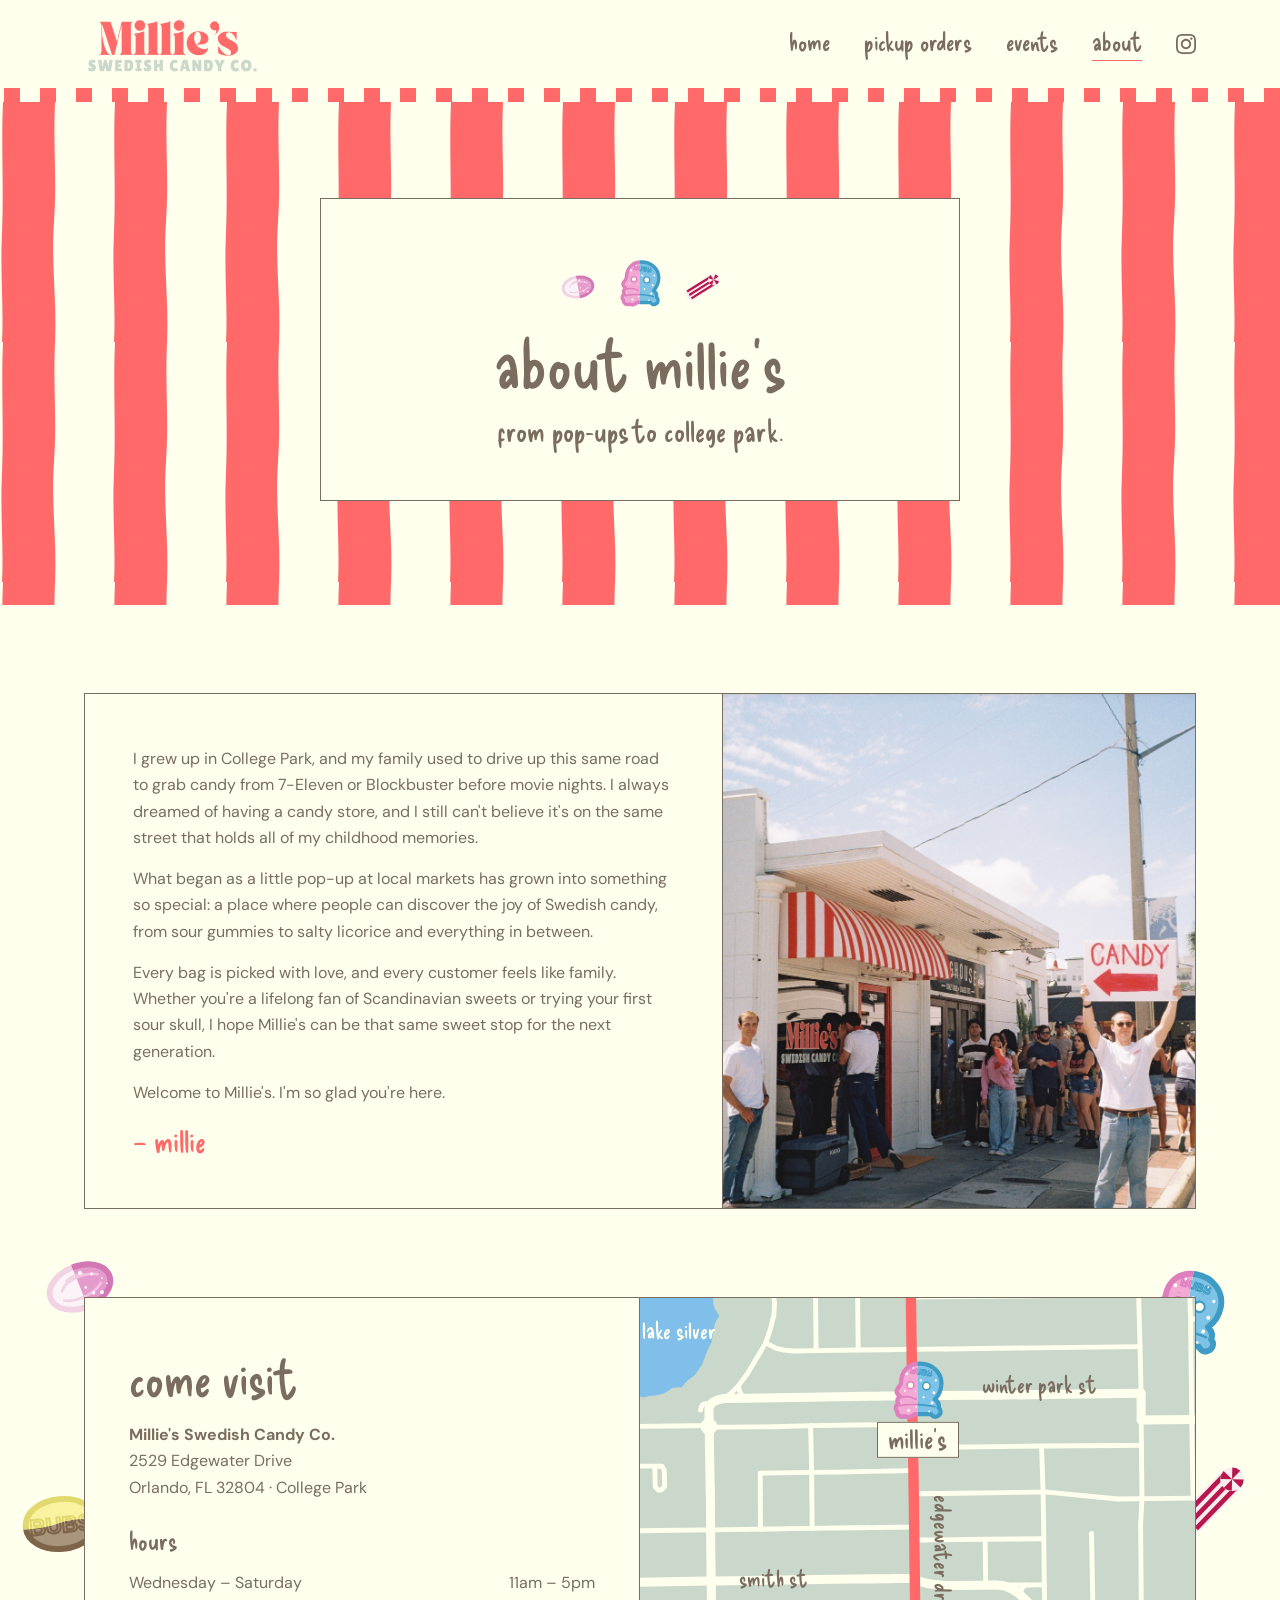
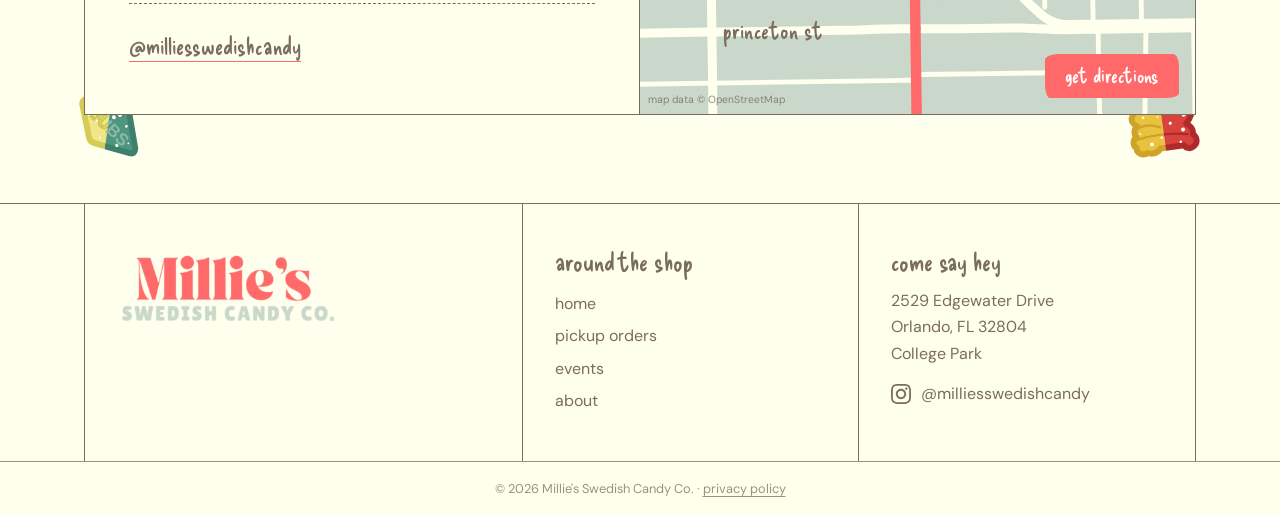
==== about.html @ 6a14922d "Millie's Swedish Candy Co. website Co-Authored-By: Claude Opus 5.5 (1M context) <noreply@anthropic.c" ====
<!DOCTYPE html>
<html lang="en">
<head>
  <meta charset="UTF-8">
  <meta name="viewport" content="width=device-width, initial-scale=1.0">
  <title>About | Millie's Swedish Candy Co.</title>
  <meta name="description" content="The story of Millie's Swedish Candy Co., from market pop-ups to a candy shop in College Park, Orlando.">
  <meta property="og:type" content="website">
  <meta property="og:title" content="About | Millie's Swedish Candy Co.">
  <meta property="og:description" content="The story of Millie's Swedish Candy Co., from market pop-ups to a candy shop in College Park, Orlando.">
  <meta property="og:url" content="https://www.milliescandy.com">
  <meta name="theme-color" content="#FFFFED">

  <link rel="preconnect" href="https://fonts.googleapis.com">
  <link rel="preconnect" href="https://fonts.gstatic.com" crossorigin>
  <link href="https://fonts.googleapis.com/css2?family=DM+Sans:wght@400;500;600&family=Delicious+Handrawn&display=swap" rel="stylesheet">
  <link rel="stylesheet" href="css/styles.css">
</head>
<body>
  <a href="#main-content" class="skip-link">Skip to main content</a>


  <nav class="nav" aria-label="Main navigation">
    <div class="nav__container">
      <a href="index.html" class="nav__logo" aria-label="Millie's Swedish Candy Co. - Home">
        <img src="images/millies-logo.png" alt="Millie's Swedish Candy Co." width="174" height="60">
      </a>

      <ul class="nav__links">
        <li><a href="index.html" class="nav__link">home</a></li>
        <li><a href="pickup.html" class="nav__link">pickup orders</a></li>
        <li><a href="events.html" class="nav__link">events</a></li>
        <li><a href="about.html" class="nav__link active">about</a></li>
        <li><a href="https://www.instagram.com/milliesswedishcandy/" target="_blank" rel="noopener noreferrer" class="nav__instagram" aria-label="Follow us on Instagram"><svg viewBox="0 0 24 24" aria-hidden="true"><path d="M12 2.163c3.204 0 3.584.012 4.85.07 3.252.148 4.771 1.691 4.919 4.919.058 1.265.069 1.645.069 4.849 0 3.205-.012 3.584-.069 4.849-.149 3.225-1.664 4.771-4.919 4.919-1.266.058-1.644.07-4.85.07-3.204 0-3.584-.012-4.849-.07-3.26-.149-4.771-1.699-4.919-4.92-.058-1.265-.07-1.644-.07-4.849 0-3.204.013-3.583.07-4.849.149-3.227 1.664-4.771 4.919-4.919 1.266-.057 1.645-.069 4.849-.069zm0-2.163c-3.259 0-3.667.014-4.947.072-4.358.2-6.78 2.618-6.98 6.98-.059 1.281-.073 1.689-.073 4.948 0 3.259.014 3.668.072 4.948.2 4.358 2.618 6.78 6.98 6.98 1.281.058 1.689.072 4.948.072 3.259 0 3.668-.014 4.948-.072 4.354-.2 6.782-2.618 6.979-6.98.059-1.28.073-1.689.073-4.948 0-3.259-.014-3.667-.072-4.947-.196-4.354-2.617-6.78-6.979-6.98-1.281-.059-1.69-.073-4.949-.073zm0 5.838c-3.403 0-6.162 2.759-6.162 6.162s2.759 6.163 6.162 6.163 6.162-2.759 6.162-6.163c0-3.403-2.759-6.162-6.162-6.162zm0 10.162c-2.209 0-4-1.79-4-4 0-2.209 1.791-4 4-4s4 1.791 4 4c0 2.21-1.791 4-4 4zm6.406-11.845c-.796 0-1.441.645-1.441 1.44s.645 1.44 1.441 1.44c.795 0 1.439-.645 1.439-1.44s-.644-1.44-1.439-1.44z"/></svg></a></li>
      </ul>

      <button class="nav__mobile-toggle" aria-label="Toggle menu" aria-expanded="false">
        <span></span><span></span><span></span>
      </button>

      <div class="nav__mobile-menu">
        <a href="index.html" class="nav__mobile-link">home</a>
        <a href="pickup.html" class="nav__mobile-link">pickup orders</a>
        <a href="events.html" class="nav__mobile-link">events</a>
        <a href="about.html" class="nav__mobile-link">about</a>
        <a href="https://www.instagram.com/milliesswedishcandy/" target="_blank" rel="noopener noreferrer" class="nav__mobile-link">instagram</a>
      </div>
    </div>
    <div class="trim" aria-hidden="true"></div>
  </nav>

  <main id="main-content">
    <section class="hero stripes--red">
      <div class="container">
        <div class="card center" data-animate>
          <div class="doodle-row" aria-hidden="true"><svg class="doodle doodle--sm" aria-hidden="true"><use href="#d-drop"/></svg><svg class="doodle " aria-hidden="true"><use href="#d-skull"/></svg><svg class="doodle doodle--sm" aria-hidden="true"><use href="#d-stick"/></svg></div>
          <h1>about millie's</h1>
          <p class="lede" style="margin-bottom:0">from pop-ups to college park.</p>
        </div>
      </div>
    </section>

    <section class="section" style="padding-bottom:0">
      <div class="container">
        <div class="story" data-animate>
          <div class="story__text">
            <p>I grew up in College Park, and my family used to drive up this same road to grab candy from 7-Eleven or Blockbuster before movie nights. I always dreamed of having a candy store, and I still can't believe it's on the same street that holds all of my childhood memories.</p>
            <p>What began as a little pop-up at local markets has grown into something so special: a place where people can discover the joy of Swedish candy, from sour gummies to salty licorice and everything in between.</p>
            <p>Every bag is picked with love, and every customer feels like family. Whether you're a lifelong fan of Scandinavian sweets or trying your first sour skull, I hope Millie's can be that same sweet stop for the next generation.</p>
            <p>Welcome to Millie's. I'm so glad you're here.</p>
            <p class="story__sign">&ndash; millie</p>
          </div>
          <div class="story__photo">
            <img src="images/millie-shop.jpg" alt="Millie's Swedish Candy Co. on Edgewater Drive: the striped awning, a line of customers out front, and someone holding a hand-painted CANDY sign pointing to the shop." width="1600" height="1131" loading="lazy">
          </div>
        </div>
      </div>
    </section>

    <section class="section doodle-field">
      <div class="doodle-field__art" aria-hidden="true">
        <svg class="doodle " aria-hidden="true"><use href="#d-drop"/></svg><svg class="doodle " aria-hidden="true"><use href="#d-skull"/></svg><svg class="doodle " aria-hidden="true"><use href="#d-bubs"/></svg><svg class="doodle " aria-hidden="true"><use href="#d-stick"/></svg><svg class="doodle " aria-hidden="true"><use href="#d-diamond"/></svg><svg class="doodle " aria-hidden="true"><use href="#d-skull2"/></svg>
      </div>
      <div class="container">
        <div class="visit" data-animate>
          <div class="visit__info">
            <h2>come visit</h2>
              <address>
              <strong>Millie's Swedish Candy Co.</strong><br>
              2529 Edgewater Drive<br>
              Orlando, FL 32804 &middot; College Park
            </address>
            <p class="hours__title">hours</p>
            <div class="hours">
              <div class="hours__row"><span>Wednesday &ndash; Saturday</span><span>11am &ndash; 5pm</span></div>
            </div>
            <a href="https://www.instagram.com/milliesswedishcandy/" target="_blank" rel="noopener noreferrer" class="insta-link">@milliesswedishcandy</a>
          </div>
          <div class="visit__map">
            <div class="map">
              <img src="images/map.svg" alt="Map: Millie's is at 2529 Edgewater Drive in College Park, just north of Princeton Street." width="800" height="600">
              <span class="map__label map__label--v" style="left:54.5%;top:60%">edgewater dr</span>
              <span class="map__label" style="left:24%;top:80%">princeton st</span>
              <span class="map__label" style="left:24%;top:67.5%">smith st</span>
              <span class="map__label" style="left:72%;top:21%">winter park st</span>
              <span class="map__label map__label--water" style="left:7%;top:8%">lake silver</span>
              <span class="map__pin" style="left:50%;top:34.2%">
                <svg class="doodle" aria-hidden="true"><use href="#d-skull"/></svg>
                <span class="map__pin-name">millie's</span>
              </span>
              <span class="map__credit">map data &copy; OpenStreetMap</span>
            </div>
            <a class="btn btn--red map__btn" href="https://www.google.com/maps/dir/?api=1&amp;destination=2529+Edgewater+Drive,+Orlando,+FL+32804" target="_blank" rel="noopener noreferrer">get directions</a>
          </div>
        </div>
      </div>
    </section>

  </main>

  <footer class="footer">
    <div class="container">
      <div class="footer__grid">
        <div class="footer__cell footer__logo">
          <img src="images/millies-logo.png" alt="Millie's Swedish Candy Co." width="220" height="76">
        </div>
        <div class="footer__cell">
          <p class="footer__title">around the shop</p>
          <nav class="footer__nav" aria-label="Footer navigation">
          <a href="index.html">home</a>
          <a href="pickup.html">pickup orders</a>
          <a href="events.html">events</a>
          <a href="about.html">about</a>
          </nav>
        </div>
        <div class="footer__cell">
          <p class="footer__title">come say hey</p>
          <address>2529 Edgewater Drive<br>Orlando, FL 32804<br>College Park</address>
          <a href="https://www.instagram.com/milliesswedishcandy/" target="_blank" rel="noopener noreferrer" class="footer__social" aria-label="Follow us on Instagram"><svg viewBox="0 0 24 24" aria-hidden="true"><path d="M12 2.163c3.204 0 3.584.012 4.85.07 3.252.148 4.771 1.691 4.919 4.919.058 1.265.069 1.645.069 4.849 0 3.205-.012 3.584-.069 4.849-.149 3.225-1.664 4.771-4.919 4.919-1.266.058-1.644.07-4.85.07-3.204 0-3.584-.012-4.849-.07-3.26-.149-4.771-1.699-4.919-4.92-.058-1.265-.07-1.644-.07-4.849 0-3.204.013-3.583.07-4.849.149-3.227 1.664-4.771 4.919-4.919 1.266-.057 1.645-.069 4.849-.069zm0-2.163c-3.259 0-3.667.014-4.947.072-4.358.2-6.78 2.618-6.98 6.98-.059 1.281-.073 1.689-.073 4.948 0 3.259.014 3.668.072 4.948.2 4.358 2.618 6.78 6.98 6.98 1.281.058 1.689.072 4.948.072 3.259 0 3.668-.014 4.948-.072 4.354-.2 6.782-2.618 6.979-6.98.059-1.28.073-1.689.073-4.948 0-3.259-.014-3.667-.072-4.947-.196-4.354-2.617-6.78-6.979-6.98-1.281-.059-1.69-.073-4.949-.073zm0 5.838c-3.403 0-6.162 2.759-6.162 6.162s2.759 6.163 6.162 6.163 6.162-2.759 6.162-6.163c0-3.403-2.759-6.162-6.162-6.162zm0 10.162c-2.209 0-4-1.79-4-4 0-2.209 1.791-4 4-4s4 1.791 4 4c0 2.21-1.791 4-4 4zm6.406-11.845c-.796 0-1.441.645-1.441 1.44s.645 1.44 1.441 1.44c.795 0 1.439-.645 1.439-1.44s-.644-1.44-1.439-1.44z"/></svg> @milliesswedishcandy</a>
        </div>
      </div>
    </div>
    <p class="footer__bottom">&copy; <span data-year></span> Millie's Swedish Candy Co. &middot; <a href="privacy.html">privacy policy</a></p>
  </footer>

  <script src="js/doodles.js"></script>
  <script src="js/main.js"></script>
</body>
</html>
---- css/styles.css ----
/* ================================================
   MILLIE'S SWEDISH CANDY CO. - Stylesheet
   Look: hand-drawn, flat colour, striped candy-shop
   (inspired by the Tingle & Tots brand board).

   Millie's colours:
   - Red:   #FF6969  (the "Millie's" in the logo)
   - Mint:  #CAD8CB  (the "Swedish Candy Co." in the logo)
   - Cream: #FFFFED
   Supporting:
   - Brown: #7A6D5F  (the chocolate brown in the shop mural:
                       text, rules, footer)
   Logo blue: #CAD8CB (Millie's hex, "Swedish Candy Co.")

   No gradients anywhere: every stripe and trim is a
   flat-colour SVG tile.
   ================================================ */

:root {
  --red: #FF6969;
  --mint: #CAD8CB;
  --cream: #FFFFED;
  --ink: #7A6D5F;
  --ink-soft: #7A6D5F;
  --white: #FFFFFF;

  --font-hand: 'Delicious Handrawn', 'Comic Sans MS', cursive;
  --font-body: 'DM Sans', system-ui, sans-serif;

  --gutter: 24px;
  --max: 1160px;
  --line: 1.5px solid var(--ink);

  /* Hand-drawn stripes (flat SVG tiles, no gradients) */
  --stripes-mint: url("data:image/svg+xml,%3Csvg xmlns='http://www.w3.org/2000/svg' width='112' height='240'%3E%3Crect width='112' height='240' fill='%23FFFFED'/%3E%3Cpath d='M3 0h52c-2 40 2 80-1 120s3 80 1 120H2c2-30-2-70 0-110S1 40 3 0z' fill='%23CAD8CB'/%3E%3C/svg%3E");
  --stripes-red: url("data:image/svg+xml,%3Csvg xmlns='http://www.w3.org/2000/svg' width='112' height='240'%3E%3Crect width='112' height='240' fill='%23FFFFED'/%3E%3Cpath d='M3 0h52c-2 40 2 80-1 120s3 80 1 120H2c2-30-2-70 0-110S1 40 3 0z' fill='%23FF6969'/%3E%3C/svg%3E");
  --stripes-mint-red: url("data:image/svg+xml,%3Csvg xmlns='http://www.w3.org/2000/svg' width='112' height='240'%3E%3Crect width='112' height='240' fill='%23CAD8CB'/%3E%3Cpath d='M3 0h30c-2 40 2 80-1 120s3 80 1 120H2c2-30-2-70 0-110S1 40 3 0z' fill='%23FF6969'/%3E%3C/svg%3E");
  --trim: url("data:image/svg+xml,%3Csvg xmlns='http://www.w3.org/2000/svg' width='36' height='14'%3E%3Crect width='36' height='14' fill='%23FFFFED'/%3E%3Crect x='4' width='16' height='14' fill='%23FF6969'/%3E%3C/svg%3E");
}

*,
*::before,
*::after {
  box-sizing: border-box;
  margin: 0;
  padding: 0;
}

html {
  scroll-behavior: smooth;
  -webkit-font-smoothing: antialiased;
}

body {
  font-family: var(--font-body);
  font-size: 16px;
  line-height: 1.65;
  color: var(--ink);
  background: var(--cream);
  overflow-x: hidden;
}

img {
  max-width: 100%;
  display: block;
}

a {
  color: inherit;
  text-decoration: none;
}

ul {
  list-style: none;
}

button {
  font: inherit;
  color: inherit;
  background: none;
  border: none;
  cursor: pointer;
}

/* ---------- Type ---------- */
h1, h2, h3,
.hand {
  font-family: var(--font-hand);
  font-weight: 400;
  line-height: 1.05;
  color: var(--ink);
  text-transform: lowercase;
  overflow-wrap: break-word;
}

h1 { font-size: clamp(2.6rem, 6vw, 4.2rem); }
h2 { font-size: clamp(2.2rem, 4.6vw, 3.2rem); }
h3 { font-size: clamp(1.7rem, 3vw, 2.1rem); }

.lede {
  font-family: var(--font-hand);
  font-size: clamp(1.5rem, 2.8vw, 1.9rem);
  line-height: 1.2;
  text-transform: lowercase;
}

.small {
  font-size: 0.875rem;
  color: var(--ink-soft);
}

p + p {
  margin-top: 0.9em;
}

/* ---------- Doodles ---------- */
.doodle {
  width: 48px;
  height: 48px;
  fill: none;
  stroke: none;
  flex: none;
}

.doodle .d-fill,
.doodle .d-fill * {
  fill: var(--ink);
  stroke: none;
}

.doodle--red { stroke: var(--red); }
.doodle--red .d-fill { fill: var(--red); }
.doodle--sm { width: 40px; height: 40px; }
.doodle--lg { width: 72px; height: 72px; }

.doodle-row {
  display: flex;
  align-items: flex-end;
  justify-content: center;
  gap: 18px;
  margin: 8px 0 20px;
}

/* ---------- Layout ---------- */
.container {
  width: 100%;
  max-width: var(--max);
  margin: 0 auto;
  padding: 0 var(--gutter);
}

.section {
  padding: 88px 0;
}

.section--tight {
  padding: 64px 0;
}

.section--mint { background: var(--mint); }
.section--cream { background: var(--cream); }

.stripes { background: var(--stripes-mint) repeat; }
.stripes--red { background: var(--stripes-red) repeat; }
.stripes--mint-red { background: var(--stripes-mint-red) repeat; }

.trim {
  height: 14px;
  background: var(--trim) repeat-x;
}

.center { text-align: center; }

.skip-link {
  position: absolute;
  left: -999px;
  top: 8px;
  background: var(--ink);
  color: var(--cream);
  padding: 8px 14px;
  z-index: 200;
}

.skip-link:focus { left: 8px; }

/* ---------- Navigation ---------- */
.nav {
  position: sticky;
  top: 0;
  z-index: 100;
  background: var(--cream);
}

.nav__container {
  position: relative;
  display: flex;
  align-items: center;
  justify-content: space-between;
  gap: 24px;
  max-width: var(--max);
  margin: 0 auto;
  padding: 14px var(--gutter);
}

.nav__logo img {
  height: 60px;
  width: auto;
}

.nav__links {
  display: flex;
  align-items: center;
  gap: 34px;
}

.nav__link {
  font-family: var(--font-hand);
  font-size: 1.55rem;
  line-height: 1;
  text-transform: lowercase;
  padding: 4px 0;
  border-bottom: 1.5px solid transparent;
}

.nav__link:hover,
.nav__link.active {
  border-bottom-color: var(--red);
}

.nav__instagram svg,
.footer__social svg {
  width: 20px;
  height: 20px;
  fill: var(--ink);
  display: block;
}

.nav__mobile-toggle {
  display: none;
  width: 44px;
  height: 44px;
  flex-direction: column;
  justify-content: center;
  align-items: center;
  gap: 6px;
}

.nav__mobile-toggle span {
  display: block;
  width: 26px;
  height: 2px;
  background: var(--ink);
  border-radius: 2px;
  transition: transform 0.25s ease, opacity 0.25s ease;
}

.nav__mobile-menu {
  display: none;
}

/* ---------- Buttons ---------- */
.btn {
  display: inline-block;
  font-family: var(--font-hand);
  font-size: 1.45rem;
  line-height: 1;
  text-transform: lowercase;
  color: var(--ink);
  background: var(--cream);
  border: 2px solid var(--ink);
  border-radius: 14px 6px 12px 5px / 6px 12px 5px 14px;
  padding: 11px 26px 13px;
  transition: transform 0.15s ease, background 0.15s ease, color 0.15s ease;
  white-space: nowrap;
}

.btn:hover {
  transform: rotate(-2deg);
}

.btn--red {
  background: var(--red);
  border-color: var(--red);
  color: var(--white);
}

.btn--red:hover {
  background: var(--ink);
  border-color: var(--ink);
}

.btn-row {
  display: flex;
  flex-wrap: wrap;
  justify-content: center;
  gap: 14px;
  margin-top: 28px;
}

/* ---------- Card (the flat cream panel on stripes) ---------- */
.card {
  background: var(--cream);
  padding: 52px 56px;
  max-width: 640px;
  margin: 0 auto;
}

.card--mint { background: var(--mint); }
.card--wide { max-width: 860px; }

.card h1,
.card h2 {
  margin-bottom: 14px;
}

.card .lede {
  margin-bottom: 18px;
}

/* ---------- Hero ---------- */
.hero {
  padding: 96px 0 104px;
}

.hero .card {
  text-align: center;
}

.hero__logo {
  width: min(380px, 100%);
  margin: 4px auto 22px;
}

.hero__text {
  max-width: 440px;
  margin: 0 auto;
}

/* ---------- Ruled grid (the brand-board look) ---------- */
.ruled {
  display: grid;
  grid-template-columns: repeat(3, 1fr);
  border-top: var(--line);
  border-left: var(--line);
}

.ruled--2 { grid-template-columns: repeat(2, 1fr); }
.ruled--5 { grid-template-columns: repeat(5, 1fr); }

.ruled__cell {
  border-right: var(--line);
  border-bottom: var(--line);
  padding: 40px 32px;
  display: flex;
  flex-direction: column;
  align-items: center;
  text-align: center;
  gap: 12px;
}

.ruled__cell h3 {
  margin-top: 4px;
}

.ruled__cell p {
  max-width: 280px;
}

.ruled__cell .btn {
  margin-top: auto;
}

a.ruled__cell {
  transition: background 0.15s ease;
}

a.ruled__cell:hover {
  background: var(--mint);
}

.ruled__cell--compact {
  padding: 28px 16px;
  gap: 8px;
}

.ruled__cell--compact .hand {
  font-size: 1.45rem;
}

.section-head {
  text-align: center;
  max-width: 560px;
  margin: 0 auto 44px;
}

.section-head h2 {
  margin-bottom: 10px;
}

/* ---------- Doodle field (scattered doodles behind content) ---------- */
.doodle-field {
  position: relative;
  overflow: hidden;
}

.doodle-field__art {
  position: absolute;
  inset: 0;
  pointer-events: none;
}

.doodle-field__art .doodle {
  position: absolute;
  width: 84px;
  height: 84px;
}

.doodle-field > .container {
  position: relative;
}

/* ---------- Visit block ---------- */
.visit {
  display: grid;
  grid-template-columns: 1fr 1fr;
  border: var(--line);
  background: var(--cream);
}

.visit__info {
  padding: 48px 44px;
  border-right: var(--line);
}

.visit__info h2 {
  margin-bottom: 18px;
}

.visit address {
  font-style: normal;
  margin-bottom: 26px;
}

.hours__title {
  font-family: var(--font-hand);
  font-size: 1.6rem;
  line-height: 1;
  margin-bottom: 10px;
}

.hours__row {
  display: flex;
  justify-content: space-between;
  gap: 16px;
  padding: 7px 0;
  border-bottom: 1px dashed var(--ink-soft);
}

.hours__row span:last-child {
  white-space: nowrap;
}

.visit__map {
  position: relative;
  display: flex;
  align-items: center;
  background: var(--mint);
}

/* Hand-made map: street drawing + hand-lettered labels laid over it */
.map {
  position: relative;
  width: 100%;
  container-type: inline-size;
}

.map img {
  width: 100%;
  height: auto;
}

.map__label {
  position: absolute;
  transform: translate(-50%, -50%);
  font-family: var(--font-hand);
  font-size: clamp(0.9rem, 4.2cqw, 1.5rem);
  line-height: 1;
  color: var(--ink);
  white-space: nowrap;
  text-transform: lowercase;
  pointer-events: none;
}

.map__label--v {
  transform: translate(-50%, -50%) rotate(90deg);
}

.map__label--water {
  color: var(--cream);
}

.map__pin {
  position: absolute;
  transform: translate(-50%, -82%);
  display: flex;
  flex-direction: column;
  align-items: center;
}

.map__pin .doodle {
  width: clamp(40px, 11cqw, 60px);
  height: clamp(40px, 11cqw, 60px);
}

.map__pin-name {
  font-family: var(--font-hand);
  font-size: clamp(1.1rem, 5cqw, 1.8rem);
  line-height: 1;
  background: var(--cream);
  border: var(--line);
  padding: 2px 10px 4px;
  margin-top: 2px;
}

.map__credit {
  position: absolute;
  left: 8px;
  bottom: 6px;
  font-size: 0.65rem;
  color: var(--ink);
  opacity: 0.8;
}

.map__btn {
  position: absolute;
  right: 16px;
  bottom: 16px;
  font-size: 1.25rem;
  padding: 9px 18px 11px;
}

/* ---------- Photo tiles (stand-ins until real photos arrive) ---------- */
.tiles {
  display: grid;
  grid-template-columns: repeat(4, 1fr);
  gap: 16px;
}

.tile {
  aspect-ratio: 1;
  display: flex;
  flex-direction: column;
  align-items: center;
  justify-content: center;
  gap: 8px;
  background: var(--cream);
  border: var(--line);
  overflow: hidden;
}

.tile:nth-child(2n) { background: var(--mint); }

.tile img {
  width: 100%;
  height: 100%;
  object-fit: cover;
}

.tile__label {
  font-size: 0.75rem;
  color: var(--ink-soft);
  text-transform: lowercase;
}

.insta-link {
  display: inline-flex;
  align-items: center;
  gap: 8px;
  margin-top: 28px;
  font-family: var(--font-hand);
  font-size: 1.5rem;
  border-bottom: 1.5px solid var(--red);
  line-height: 1.2;
}

/* ---------- Forms (underline only, like the brand board) ---------- */
.form {
  position: relative;
}

.form__row {
  display: grid;
  grid-template-columns: 1fr 1fr;
  gap: 0 36px;
}

.form__group {
  margin-bottom: 22px;
  min-width: 0;
}

.form__label {
  display: block;
  font-size: 0.78rem;
  letter-spacing: 0.03em;
  text-transform: lowercase;
  color: var(--ink-soft);
  margin-bottom: 2px;
}

.form__label--required::after {
  content: ' *';
  color: var(--red);
}

.form__input,
.form__select,
.form__textarea {
  width: 100%;
  font: inherit;
  font-size: 1rem;
  color: var(--ink);
  background: transparent;
  border: none;
  border-bottom: var(--line);
  border-radius: 0;
  padding: 6px 0 8px;
  outline: none;
  -webkit-appearance: none;
  appearance: none;
}

.form__select {
  background: transparent url("data:image/svg+xml,%3Csvg xmlns='http://www.w3.org/2000/svg' width='14' height='10'%3E%3Cpath d='M1 2l6 6 6-6' fill='none' stroke='%237A6D5F' stroke-width='1.8' stroke-linecap='round'/%3E%3C/svg%3E") no-repeat right 2px center;
  padding-right: 22px;
}

.form__textarea {
  min-height: 110px;
  resize: vertical;
  line-height: 1.5;
}

.form__textarea--short {
  min-height: 70px;
}

.form__input::placeholder,
.form__textarea::placeholder {
  color: #B3A99C;
}

.form__input:focus,
.form__select:focus,
.form__textarea:focus {
  border-bottom-color: var(--red);
  border-bottom-width: 2px;
}

.form__input.error,
.form__select.error,
.form__textarea.error {
  border-bottom-color: var(--red);
  border-bottom-width: 2px;
  border-bottom-style: dashed;
}

.form__submit {
  display: block;
  margin: 18px auto 0;
}

.form__success {
  display: none;
  text-align: center;
  padding: 20px 0;
}

.form__success.active {
  display: block;
}

.form__success h3 {
  margin: 10px 0 8px;
}

/* ---------- About ---------- */
.story {
  display: grid;
  grid-template-columns: 1.15fr 0.85fr;
  border: var(--line);
  background: var(--cream);
}

.story__text {
  padding: 52px 48px;
  border-right: var(--line);
}

.story__text h2 {
  margin-bottom: 16px;
}

.story__sign {
  font-family: var(--font-hand);
  font-size: 2rem;
  color: var(--red);
  margin-top: 18px;
  line-height: 1;
}

.story__photo {
  display: flex;
  flex-direction: column;
  align-items: center;
  justify-content: center;
  gap: 10px;
  min-height: 360px;
  background: var(--mint);
}

/* ---------- Footer ---------- */
.footer {
  background: var(--cream);
  color: var(--ink);
  border-top: var(--line);
}

.footer__grid {
  display: grid;
  grid-template-columns: 1.3fr 1fr 1fr;
  border-left: 1px solid var(--ink);
}

.footer__cell {
  padding: 44px 32px;
  border-right: 1px solid var(--ink);
}

.footer__logo img {
  width: 220px;
  max-width: 100%;
}

.footer__title {
  font-family: var(--font-hand);
  font-size: 1.6rem;
  line-height: 1;
  margin-bottom: 14px;
  text-transform: lowercase;
}

.footer__nav a {
  display: block;
  padding: 3px 0;
  text-transform: lowercase;
}

.footer__nav a:hover {
  color: var(--red);
}

.footer address {
  font-style: normal;
}

.footer__social {
  display: inline-flex;
  align-items: center;
  gap: 10px;
  margin-top: 14px;
}

.footer__social svg {
  fill: var(--ink);
}

.footer__bottom {
  border-top: 1px solid var(--ink);
  padding: 16px var(--gutter);
  text-align: center;
  font-size: 0.8rem;
  opacity: 0.75;
}

/* ---------- Scroll fade-in ---------- */
[data-animate] {
  opacity: 0;
  transform: translateY(14px);
  transition: opacity 0.6s ease, transform 0.6s ease;
}

[data-animate].animated {
  opacity: 1;
  transform: none;
}

@media (prefers-reduced-motion: reduce) {
  [data-animate] {
    opacity: 1;
    transform: none;
    transition: none;
  }
  .btn:hover { transform: none; }
}

/* ================================================
   TABLET
   ================================================ */
@media (max-width: 960px) {
  .nav__links { gap: 24px; }

  .ruled--5 { grid-template-columns: repeat(3, 1fr); }

  .tiles { grid-template-columns: repeat(2, 1fr); }

  .footer__grid { grid-template-columns: 1fr 1fr; }
  .footer__cell:first-child { grid-column: 1 / -1; border-bottom: 1px solid var(--ink); }
}

/* ================================================
   PHONE
   ================================================ */
@media (max-width: 760px) {
  :root { --gutter: 16px; }

  .section { padding: 56px 0; }
  .section--tight { padding: 44px 0; }
  .hero { padding: 48px 0 56px; }

  .nav__container { padding: 10px var(--gutter); }
  .nav__logo img { height: 46px; }
  .nav__links { display: none; }
  .nav__mobile-toggle { display: flex; }

  .nav__mobile-menu {
    position: absolute;
    top: 100%;
    left: 0;
    right: 0;
    background: var(--cream);
    border-top: var(--line);
    border-bottom: var(--line);
    padding: 8px var(--gutter) 16px;
  }

  .nav__mobile-menu.active { display: block; }

  .nav__mobile-link {
    display: block;
    font-family: var(--font-hand);
    font-size: 1.8rem;
    line-height: 1.2;
    text-transform: lowercase;
    padding: 10px 0;
    border-bottom: 1px dashed var(--ink-soft);
  }

  .nav__mobile-link:last-child { border-bottom: none; }

  .card { padding: 36px 22px; }

  .ruled,
  .ruled--2 { grid-template-columns: 1fr; }
  .ruled--5 { grid-template-columns: 1fr 1fr; }
  .ruled--5 .ruled__cell:last-child { grid-column: 1 / -1; }
  .ruled__cell { padding: 32px 20px; }
  .ruled__cell--compact { padding: 22px 10px; }

  .visit,
  .story { grid-template-columns: 1fr; }

  .visit__info,
  .story__text {
    padding: 34px 22px;
    border-right: none;
    border-bottom: var(--line);
  }

  .map__btn { right: 10px; bottom: 10px; font-size: 1.1rem; padding: 7px 14px 9px; }
  .story__photo { min-height: 260px; }

  .form__row { grid-template-columns: 1fr; }

  .tiles { gap: 10px; }

  .doodle-field__art .doodle { width: 60px; height: 60px; }

  .footer__grid { grid-template-columns: 1fr; }
  .footer__cell { padding: 30px 22px; border-bottom: 1px solid var(--ink); }
  .footer__cell:last-child { border-bottom: none; }
}

.sr-only {
  position: absolute;
  width: 1px;
  height: 1px;
  overflow: hidden;
  clip: rect(0 0 0 0);
  white-space: nowrap;
}

/* Cards sit on stripes that share their cream, so they carry an ink outline */
.card {
  border: var(--line);
}

/* Scattered doodle positions */
.doodle-field__art .doodle:nth-child(1) { top: 6%;  left: 3%;  transform: rotate(-12deg); }
.doodle-field__art .doodle:nth-child(2) { top: 10%; right: 4%; transform: rotate(10deg); }
.doodle-field__art .doodle:nth-child(3) { top: 46%; left: 1.5%; transform: rotate(8deg); }
.doodle-field__art .doodle:nth-child(4) { top: 42%; right: 2%; transform: rotate(-14deg); }
.doodle-field__art .doodle:nth-child(5) { bottom: 6%; left: 5%; transform: rotate(16deg); }
.doodle-field__art .doodle:nth-child(6) { bottom: 8%; right: 6%; transform: rotate(-8deg); }

@media (max-width: 760px) {
  .doodle-field { padding-top: 84px; padding-bottom: 84px; }
  .doodle-field__art .doodle:nth-child(3),
  .doodle-field__art .doodle:nth-child(4) { display: none; }
  .doodle-field__art .doodle:nth-child(1) { top: 10px; left: 8px; }
  .doodle-field__art .doodle:nth-child(2) { top: 12px; right: 10px; }
  .doodle-field__art .doodle:nth-child(5) { bottom: 10px; left: 12px; }
  .doodle-field__art .doodle:nth-child(6) { bottom: 10px; right: 12px; }
}


.tile .doodle {
  width: 46%;
  height: 46%;
}

/* ---------- Privacy policy ---------- */
.policy {
  max-width: 760px;
  margin: 0 auto;
  background: var(--cream);
  border: var(--line);
  padding: 52px 56px;
}

.policy h2 {
  font-size: clamp(1.8rem, 3.6vw, 2.3rem);
  margin: 34px 0 10px;
}

.policy ul {
  list-style: disc;
  padding-left: 22px;
  margin: 10px 0;
}

.policy li + li {
  margin-top: 6px;
}

.policy a {
  text-decoration: underline;
  text-underline-offset: 3px;
}

.footer__bottom a {
  text-decoration: underline;
  text-underline-offset: 3px;
}

@media (max-width: 760px) {
  .policy { padding: 34px 22px; }
}

.policy h1 {
  margin-bottom: 14px;
}

.story__photo {
  position: relative;
  overflow: hidden;
}

.story__photo img {
  position: absolute;
  inset: 0;
  width: 100%;
  height: 100%;
  object-fit: cover;
  object-position: 50% 50%;
}

.doodle-row--party {
  flex-wrap: wrap;
  gap: 22px;
  margin-bottom: 24px;
}

@media (max-width: 760px) {
  .doodle-row--party { gap: 12px; }
  .doodle-row--party .doodle { width: 48px; height: 48px; }
}

.visit__info {
  display: flex;
  flex-direction: column;
  justify-content: center;
}

.visit__info .insta-link {
  align-self: flex-start;
}

/* ---------- Dropdowns + calendar (js/pickers.js) ---------- */
.picker {
  position: relative;
}

.picker__native {
  position: absolute;
  width: 1px;
  height: 1px;
  opacity: 0;
  pointer-events: none;
}

.picker__trigger {
  width: 100%;
  text-align: left;
  font: inherit;
  font-size: 1rem;
  color: var(--ink);
  background: transparent url("data:image/svg+xml,%3Csvg xmlns='http://www.w3.org/2000/svg' width='14' height='10'%3E%3Cpath d='M1 2l6 6 6-6' fill='none' stroke='%237A6D5F' stroke-width='1.8' stroke-linecap='round'/%3E%3C/svg%3E") no-repeat right 2px center;
  border: none;
  border-bottom: var(--line);
  padding: 6px 24px 8px 0;
  cursor: pointer;
}

.picker__trigger--date {
  background-image: url("data:image/svg+xml,%3Csvg xmlns='http://www.w3.org/2000/svg' width='18' height='18' viewBox='0 0 18 18'%3E%3Crect x='2' y='3.5' width='14' height='12.5' rx='2' fill='none' stroke='%237A6D5F' stroke-width='1.6'/%3E%3Cpath d='M2 7.5h14M6 1.5v4M12 1.5v4' stroke='%237A6D5F' stroke-width='1.6' stroke-linecap='round'/%3E%3C/svg%3E");
}

.picker__trigger.is-empty {
  color: #B3A99C;
}

.picker__trigger:focus-visible,
.picker__trigger[aria-expanded="true"] {
  outline: none;
  border-bottom: 2px solid var(--red);
}

.picker__trigger.error {
  border-bottom: 2px dashed var(--red);
}

.picker__panel {
  position: absolute;
  top: calc(100% + 8px);
  left: 0;
  z-index: 60;
  background: var(--cream);
  border: 2px solid var(--ink);
  border-radius: 14px 6px 12px 5px / 6px 12px 5px 14px;
  box-shadow: 4px 4px 0 var(--mint);
}

/* Dropdown list */
.picker__list {
  right: 0;
  max-height: 260px;
  overflow-y: auto;
  list-style: none;
  padding: 6px;
}

.picker__list li {
  padding: 8px 12px;
  border-radius: 8px;
  cursor: pointer;
  text-transform: lowercase;
}

.picker__list li:hover,
.picker__list li:focus {
  outline: none;
  background: var(--mint);
}

.picker__list li[aria-selected="true"] {
  background: var(--red);
  color: var(--white);
}

/* Calendar */
.picker__cal {
  width: 300px;
  max-width: calc(100vw - 2 * var(--gutter));
  padding: 14px 14px 12px;
}

.picker__cal-head {
  display: flex;
  align-items: center;
  justify-content: space-between;
  margin-bottom: 8px;
}

.picker__month {
  font-family: var(--font-hand);
  font-size: 1.6rem;
  line-height: 1;
}

.picker__nav {
  width: 34px;
  height: 34px;
  font-size: 1.6rem;
  line-height: 1;
  color: var(--ink);
  border: 1.5px solid var(--ink);
  border-radius: 50%;
}

.picker__nav:hover:not(:disabled) {
  background: var(--mint);
}

.picker__nav:disabled {
  opacity: 0.25;
  cursor: default;
}

.picker__grid {
  display: grid;
  grid-template-columns: repeat(7, 1fr);
  gap: 3px;
  text-align: center;
}

.picker__dow {
  font-family: var(--font-hand);
  font-size: 1.15rem;
  padding: 2px 0 4px;
}

.picker__day {
  aspect-ratio: 1;
  font-size: 0.9rem;
  color: var(--ink);
  border-radius: 50%;
  font-variant-numeric: tabular-nums;
}

.picker__day:hover:not(:disabled),
.picker__day:focus-visible {
  outline: none;
  background: var(--mint);
}

.picker__day.is-today {
  box-shadow: inset 0 0 0 1.5px var(--ink);
}

.picker__day.is-chosen {
  background: var(--red);
  color: var(--white);
}

.picker__day:disabled {
  color: #CFC8BE;
  cursor: default;
  text-decoration: line-through;
  text-decoration-thickness: 1px;
}

.picker__note {
  margin-top: 8px;
  text-align: center;
  font-size: 0.78rem;
  color: var(--ink);
}

/* ---------- Bag counter (js/bags.js) ---------- */
.bags__note {
  font-size: 0.9rem;
  margin: 2px 0 14px;
}

.bags {
  display: grid;
  grid-template-columns: repeat(3, 1fr);
  border-top: var(--line);
  border-left: var(--line);
}

.bags.error {
  outline: 2px dashed var(--red);
  outline-offset: 4px;
}

.bag-row {
  display: flex;
  flex-direction: column;
  align-items: center;
  justify-content: flex-end;
  gap: 8px;
  padding: 22px 12px 18px;
  border-right: var(--line);
  border-bottom: var(--line);
  min-width: 0;
}

.bag-row.is-picked {
  background: var(--mint);
}

.bag-row__icon--quarter { width: 46px; height: 46px; }
.bag-row__icon--half { width: 58px; height: 58px; }
.bag-row__icon--pound { width: 72px; height: 72px; }

.bag-row__size {
  font-family: var(--font-hand);
  font-size: 1.6rem;
  line-height: 1;
}

.stepper {
  display: flex;
  align-items: center;
  gap: 6px;
}

.stepper__btn {
  width: 34px;
  height: 34px;
  font-size: 1.3rem;
  line-height: 1;
  color: var(--ink);
  background: var(--cream);
  border: 1.5px solid var(--ink);
  border-radius: 50%;
}

.stepper__btn:hover:not(:disabled) {
  background: var(--red);
  border-color: var(--red);
  color: var(--white);
}

.stepper__btn:disabled {
  opacity: 0.3;
  cursor: default;
}

.stepper__count {
  width: 44px;
  text-align: center;
  font-family: var(--font-hand);
  font-size: 1.7rem;
  line-height: 1;
  color: var(--ink);
  background: transparent;
  border: none;
  padding: 0;
  font-variant-numeric: tabular-nums;
}

.stepper__count:focus {
  outline: none;
  border-bottom: 2px solid var(--red);
}

@media (max-width: 760px) {
  .bags { grid-template-columns: 1fr; }
  .bag-row {
    flex-direction: row;
    justify-content: space-between;
    padding: 14px 14px;
  }
  .bag-row__size { flex: 1; }
  .bag-row__icon--quarter,
  .bag-row__icon--half,
  .bag-row__icon--pound { width: 44px; height: 44px; }
}
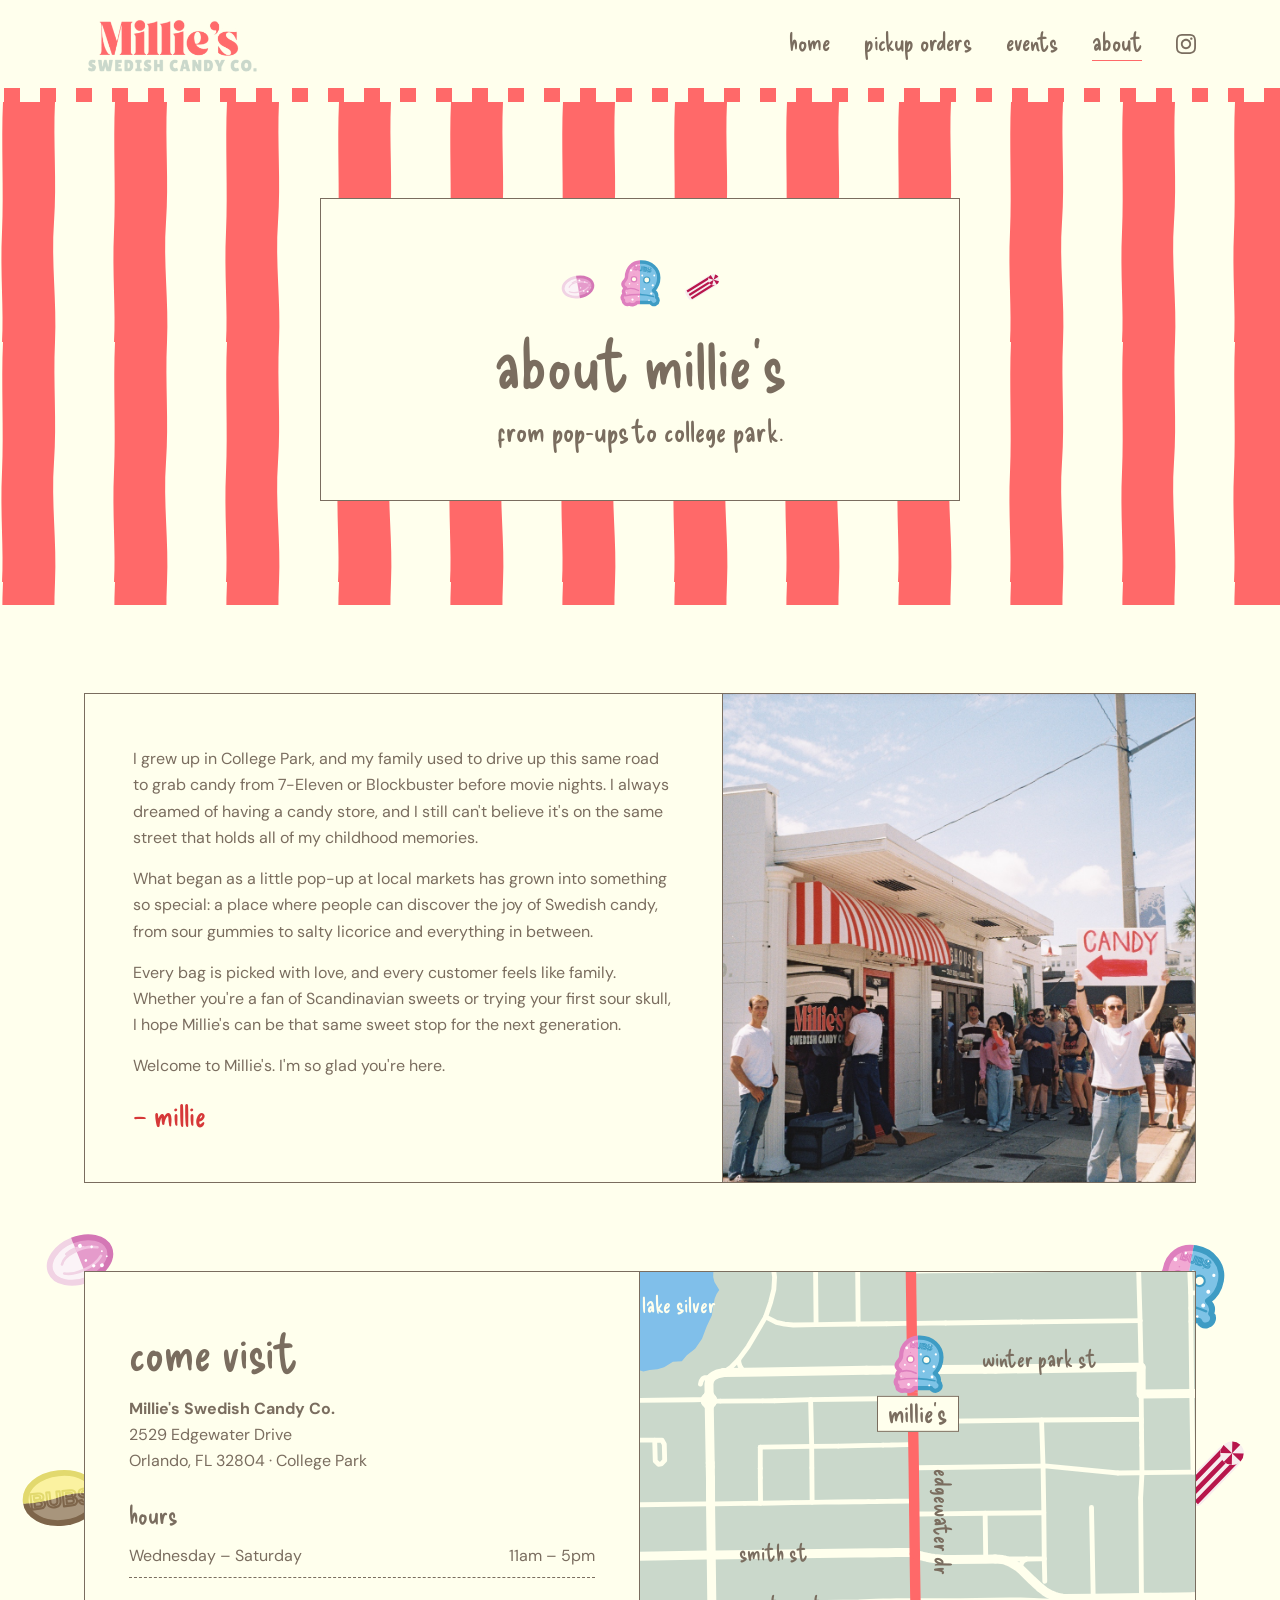
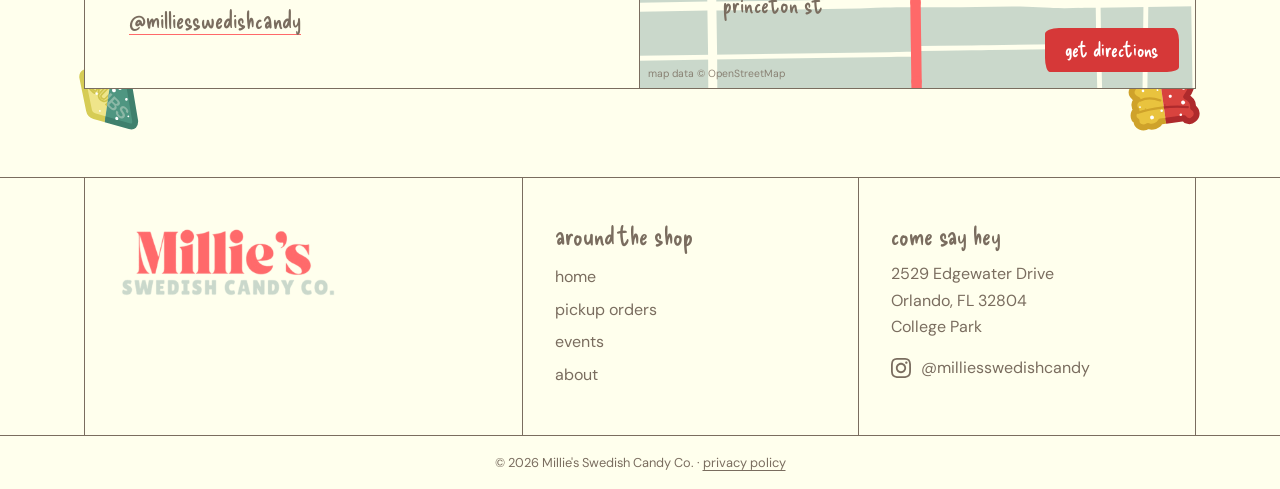
==== commit fac4f968: "About: drop 'lifelong' Co-Authored-By: Claude Opus 5.5 (1M context) <noreply@anthropic.com>" ====
--- a/about.html
+++ b/about.html
@@ -66,7 +66,7 @@
           <div class="story__text">
             <p>I grew up in College Park, and my family used to drive up this same road to grab candy from 7-Eleven or Blockbuster before movie nights. I always dreamed of having a candy store, and I still can't believe it's on the same street that holds all of my childhood memories.</p>
             <p>What began as a little pop-up at local markets has grown into something so special: a place where people can discover the joy of Swedish candy, from sour gummies to salty licorice and everything in between.</p>
-            <p>Every bag is picked with love, and every customer feels like family. Whether you're a lifelong fan of Scandinavian sweets or trying your first sour skull, I hope Millie's can be that same sweet stop for the next generation.</p>
+            <p>Every bag is picked with love, and every customer feels like family. Whether you're a fan of Scandinavian sweets or trying your first sour skull, I hope Millie's can be that same sweet stop for the next generation.</p>
             <p>Welcome to Millie's. I'm so glad you're here.</p>
             <p class="story__sign">&ndash; millie</p>
           </div>
--- a/css/styles.css
+++ b/css/styles.css
@@ -11,6 +11,12 @@
    - Brown: #7A6D5F  (the chocolate brown in the shop mural:
                        text, rules, footer)
    Logo blue: #CAD8CB (Millie's hex, "Swedish Candy Co.")
+   Accessibility (WCAG 2.2 AA, 4.5:1 for text):
+   - Button red: #D63838  a deeper red used only where red sits
+                          behind or forms words (buttons, chosen
+                          date/time, signature, required *).
+                          Stripes, trim and doodles keep #FF6969.
+   - Hint text:  #7E7264  placeholders ("choose a date")
 
    No gradients anywhere: every stripe and trim is a
    flat-colour SVG tile.
@@ -18,6 +24,8 @@
 
 :root {
   --red: #FF6969;
+  --red-deep: #D63838;
+  --hint: #7E7264;
   --mint: #CAD8CB;
   --cream: #FFFFED;
   --ink: #7A6D5F;
@@ -48,6 +56,8 @@
 
 html {
   scroll-behavior: smooth;
+  /* Keep whatever the keyboard lands on clear of the sticky menu */
+  scroll-padding-top: 120px;
   -webkit-font-smoothing: antialiased;
 }
 
@@ -279,8 +289,8 @@
 }
 
 .btn--red {
-  background: var(--red);
-  border-color: var(--red);
+  background: var(--red-deep);
+  border-color: var(--red-deep);
   color: var(--white);
 }
 
@@ -610,7 +620,7 @@
 
 .form__label--required::after {
   content: ' *';
-  color: var(--red);
+  color: var(--red-deep);
 }
 
 .form__input,
@@ -647,7 +657,7 @@
 
 .form__input::placeholder,
 .form__textarea::placeholder {
-  color: #B3A99C;
+  color: var(--hint);
 }
 
 .form__input:focus,
@@ -704,7 +714,7 @@
 .story__sign {
   font-family: var(--font-hand);
   font-size: 2rem;
-  color: var(--red);
+  color: var(--red-deep);
   margin-top: 18px;
   line-height: 1;
 }
@@ -780,7 +790,6 @@
   padding: 16px var(--gutter);
   text-align: center;
   font-size: 0.8rem;
-  opacity: 0.75;
 }
 
 /* ---------- Scroll fade-in ---------- */
@@ -1037,7 +1046,7 @@
 }
 
 .picker__trigger.is-empty {
-  color: #B3A99C;
+  color: var(--hint);
 }
 
 .picker__trigger:focus-visible,
@@ -1080,11 +1089,12 @@
 .picker__list li:hover,
 .picker__list li:focus {
   outline: none;
-  background: var(--mint);
+  background: var(--ink);
+  color: var(--cream);
 }
 
 .picker__list li[aria-selected="true"] {
-  background: var(--red);
+  background: var(--red-deep);
   color: var(--white);
 }
 
@@ -1151,7 +1161,8 @@
 .picker__day:hover:not(:disabled),
 .picker__day:focus-visible {
   outline: none;
-  background: var(--mint);
+  background: var(--ink);
+  color: var(--cream);
 }
 
 .picker__day.is-today {
@@ -1159,7 +1170,7 @@
 }
 
 .picker__day.is-chosen {
-  background: var(--red);
+  background: var(--red-deep);
   color: var(--white);
 }
 
@@ -1193,6 +1204,17 @@
 .bags.error {
   outline: 2px dashed var(--red);
   outline-offset: 4px;
+}
+
+/* The words under a field that says what's missing */
+.form__error {
+  margin-top: 6px;
+  font-size: 0.85rem;
+  color: var(--red-deep);
+}
+.form__error::before {
+  content: '! ';
+  font-weight: 600;
 }
 
 .bag-row {
@@ -1239,8 +1261,8 @@
 }
 
 .stepper__btn:hover:not(:disabled) {
-  background: var(--red);
-  border-color: var(--red);
+  background: var(--red-deep);
+  border-color: var(--red-deep);
   color: var(--white);
 }
 
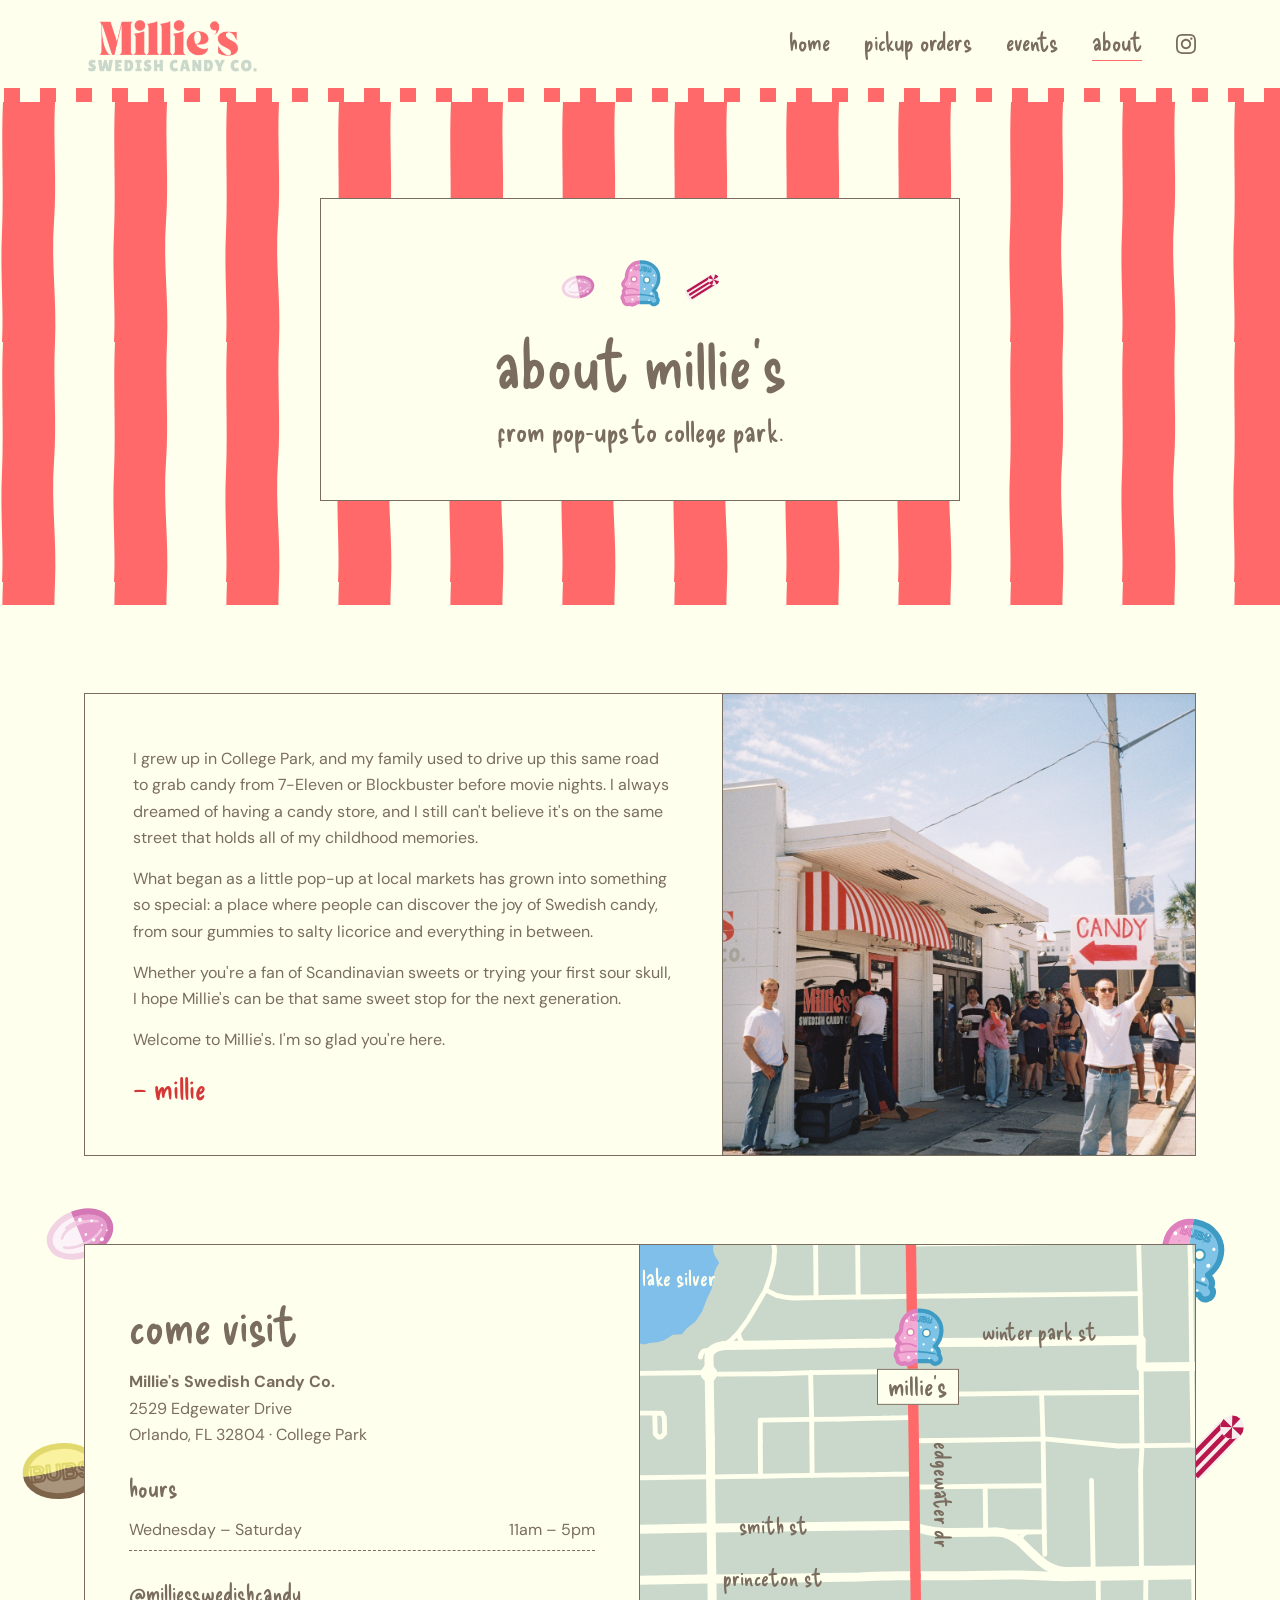
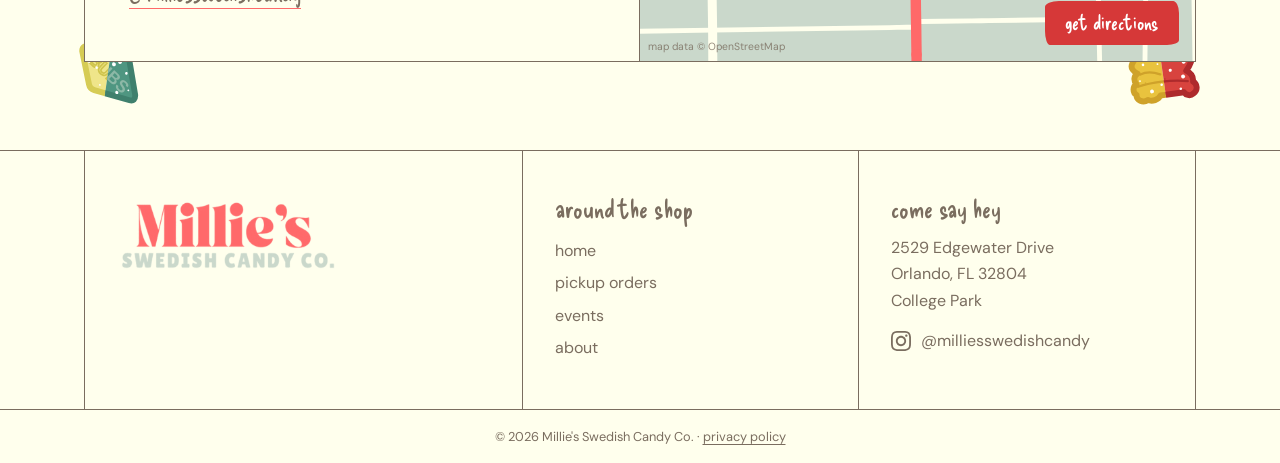
==== commit 6f8e6924: "About: remove 'every bag is picked with love' sentence Co-Authored-By: Claude Opus 5.5 (1M context) " ====
--- a/about.html
+++ b/about.html
@@ -66,7 +66,7 @@
           <div class="story__text">
             <p>I grew up in College Park, and my family used to drive up this same road to grab candy from 7-Eleven or Blockbuster before movie nights. I always dreamed of having a candy store, and I still can't believe it's on the same street that holds all of my childhood memories.</p>
             <p>What began as a little pop-up at local markets has grown into something so special: a place where people can discover the joy of Swedish candy, from sour gummies to salty licorice and everything in between.</p>
-            <p>Every bag is picked with love, and every customer feels like family. Whether you're a fan of Scandinavian sweets or trying your first sour skull, I hope Millie's can be that same sweet stop for the next generation.</p>
+            <p>Whether you're a fan of Scandinavian sweets or trying your first sour skull, I hope Millie's can be that same sweet stop for the next generation.</p>
             <p>Welcome to Millie's. I'm so glad you're here.</p>
             <p class="story__sign">&ndash; millie</p>
           </div>
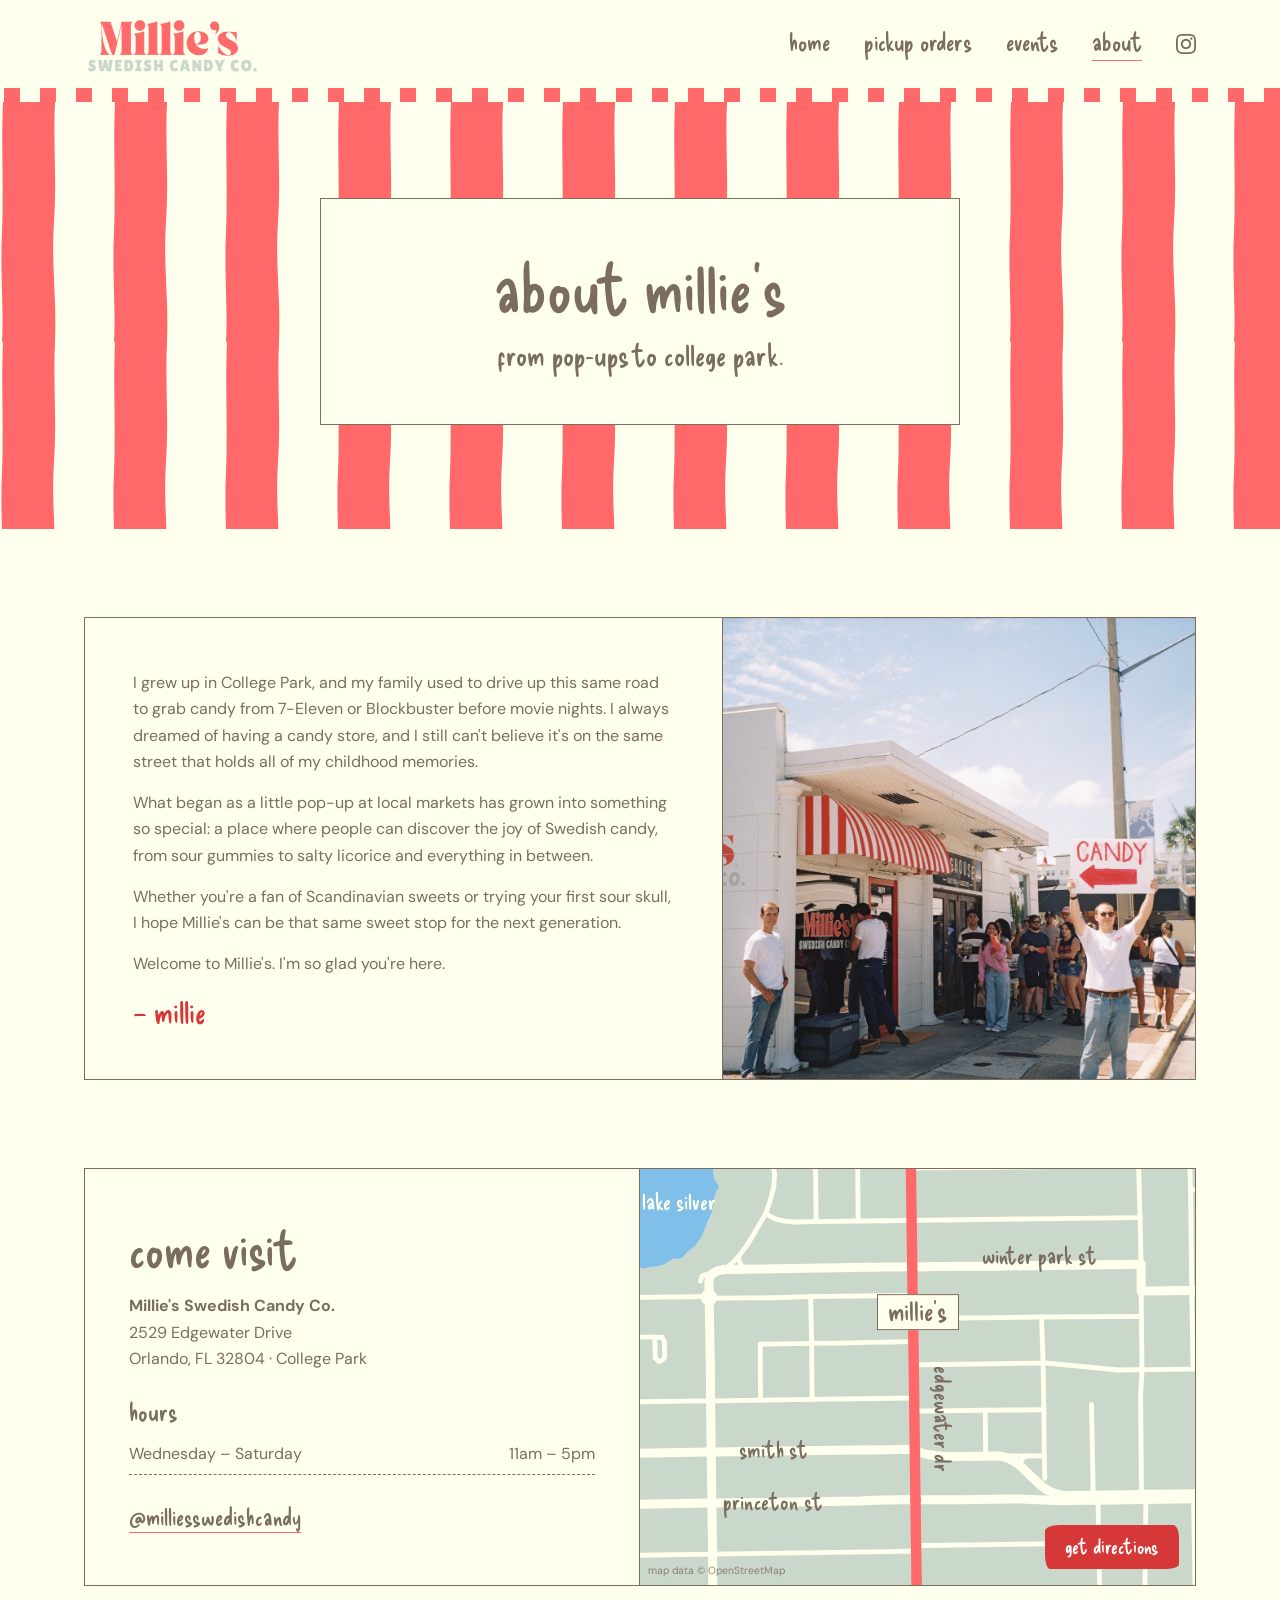
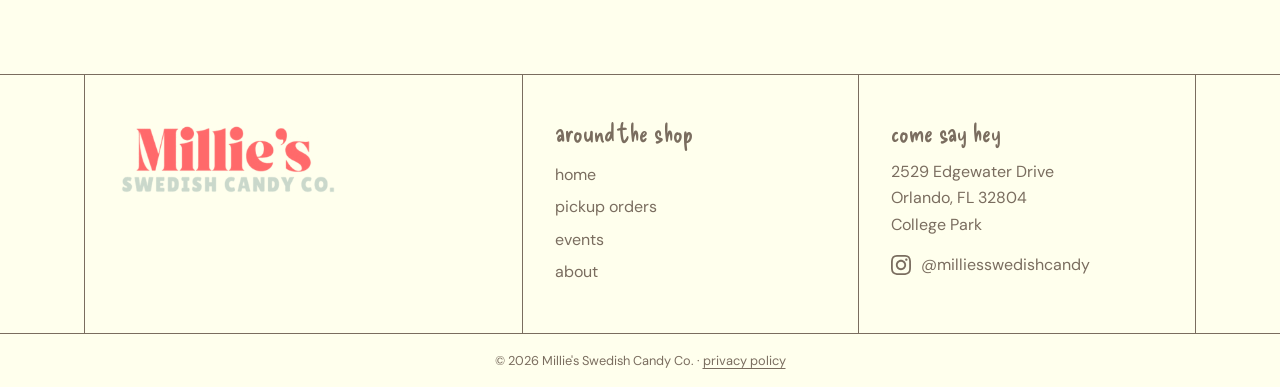
==== commit 5d91c343: "Remove the candy drawings; keep bag, balloon and heart Map label now sits on the shop without the ca" ====
--- a/about.html
+++ b/about.html
@@ -53,7 +53,6 @@
     <section class="hero stripes--red">
       <div class="container">
         <div class="card center" data-animate>
-          <div class="doodle-row" aria-hidden="true"><svg class="doodle doodle--sm" aria-hidden="true"><use href="#d-drop"/></svg><svg class="doodle " aria-hidden="true"><use href="#d-skull"/></svg><svg class="doodle doodle--sm" aria-hidden="true"><use href="#d-stick"/></svg></div>
           <h1>about millie's</h1>
           <p class="lede" style="margin-bottom:0">from pop-ups to college park.</p>
         </div>
@@ -78,9 +77,6 @@
     </section>
 
     <section class="section doodle-field">
-      <div class="doodle-field__art" aria-hidden="true">
-        <svg class="doodle " aria-hidden="true"><use href="#d-drop"/></svg><svg class="doodle " aria-hidden="true"><use href="#d-skull"/></svg><svg class="doodle " aria-hidden="true"><use href="#d-bubs"/></svg><svg class="doodle " aria-hidden="true"><use href="#d-stick"/></svg><svg class="doodle " aria-hidden="true"><use href="#d-diamond"/></svg><svg class="doodle " aria-hidden="true"><use href="#d-skull2"/></svg>
-      </div>
       <div class="container">
         <div class="visit" data-animate>
           <div class="visit__info">
@@ -105,7 +101,6 @@
               <span class="map__label" style="left:72%;top:21%">winter park st</span>
               <span class="map__label map__label--water" style="left:7%;top:8%">lake silver</span>
               <span class="map__pin" style="left:50%;top:34.2%">
-                <svg class="doodle" aria-hidden="true"><use href="#d-skull"/></svg>
                 <span class="map__pin-name">millie's</span>
               </span>
               <span class="map__credit">map data &copy; OpenStreetMap</span>
--- a/css/styles.css
+++ b/css/styles.css
@@ -511,7 +511,7 @@
 
 .map__pin {
   position: absolute;
-  transform: translate(-50%, -82%);
+  transform: translate(-50%, -50%);
   display: flex;
   flex-direction: column;
   align-items: center;
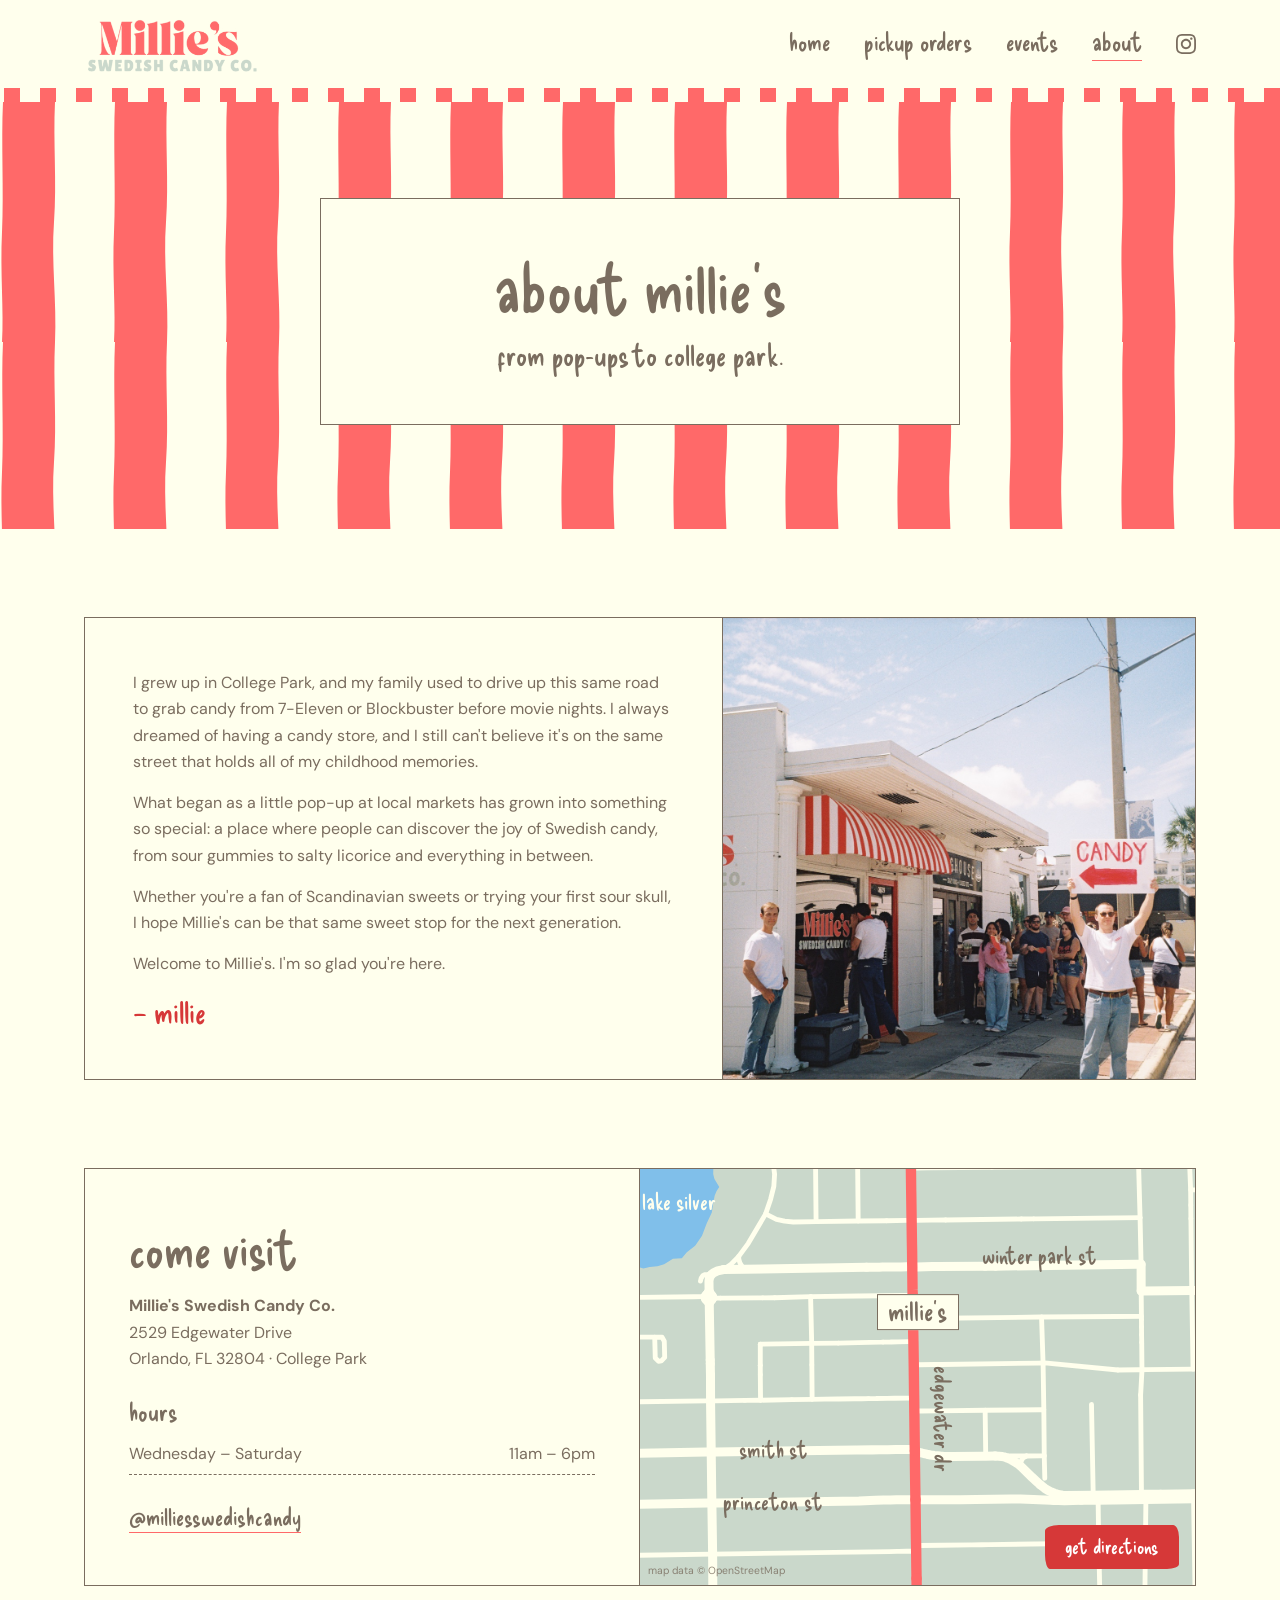
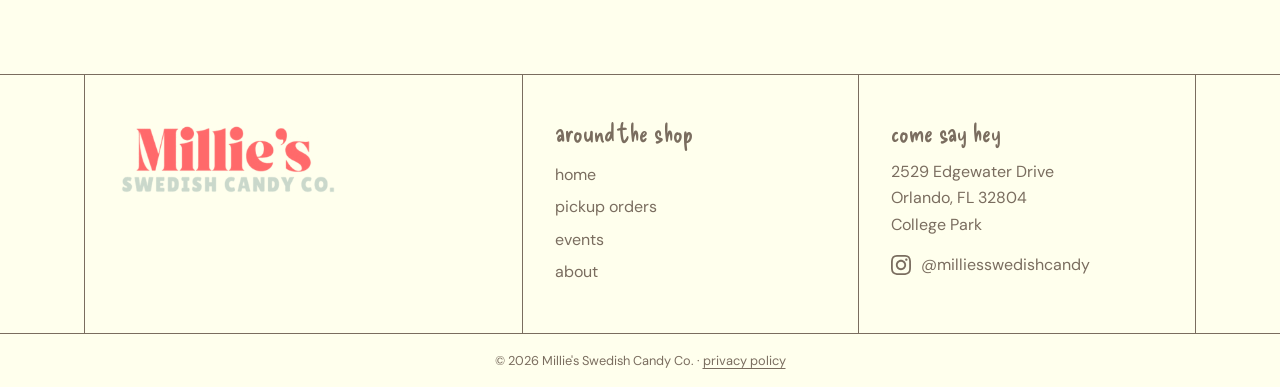
==== commit 49745518: "Hours close at 6pm; pickup times run to 5:30 PM Co-Authored-By: Claude Opus 5.5 (1M context) <norepl" ====
--- a/about.html
+++ b/about.html
@@ -88,7 +88,7 @@
             </address>
             <p class="hours__title">hours</p>
             <div class="hours">
-              <div class="hours__row"><span>Wednesday &ndash; Saturday</span><span>11am &ndash; 5pm</span></div>
+              <div class="hours__row"><span>Wednesday &ndash; Saturday</span><span>11am &ndash; 6pm</span></div>
             </div>
             <a href="https://www.instagram.com/milliesswedishcandy/" target="_blank" rel="noopener noreferrer" class="insta-link">@milliesswedishcandy</a>
           </div>
--- a/css/styles.css
+++ b/css/styles.css
@@ -1206,6 +1206,15 @@
   outline-offset: 4px;
 }
 
+/* Spam trap: hidden from people and screen readers, bots fill it in */
+.form__hp {
+  position: absolute;
+  left: -9999px;
+  width: 1px;
+  height: 1px;
+  overflow: hidden;
+}
+
 /* The words under a field that says what's missing */
 .form__error {
   margin-top: 6px;
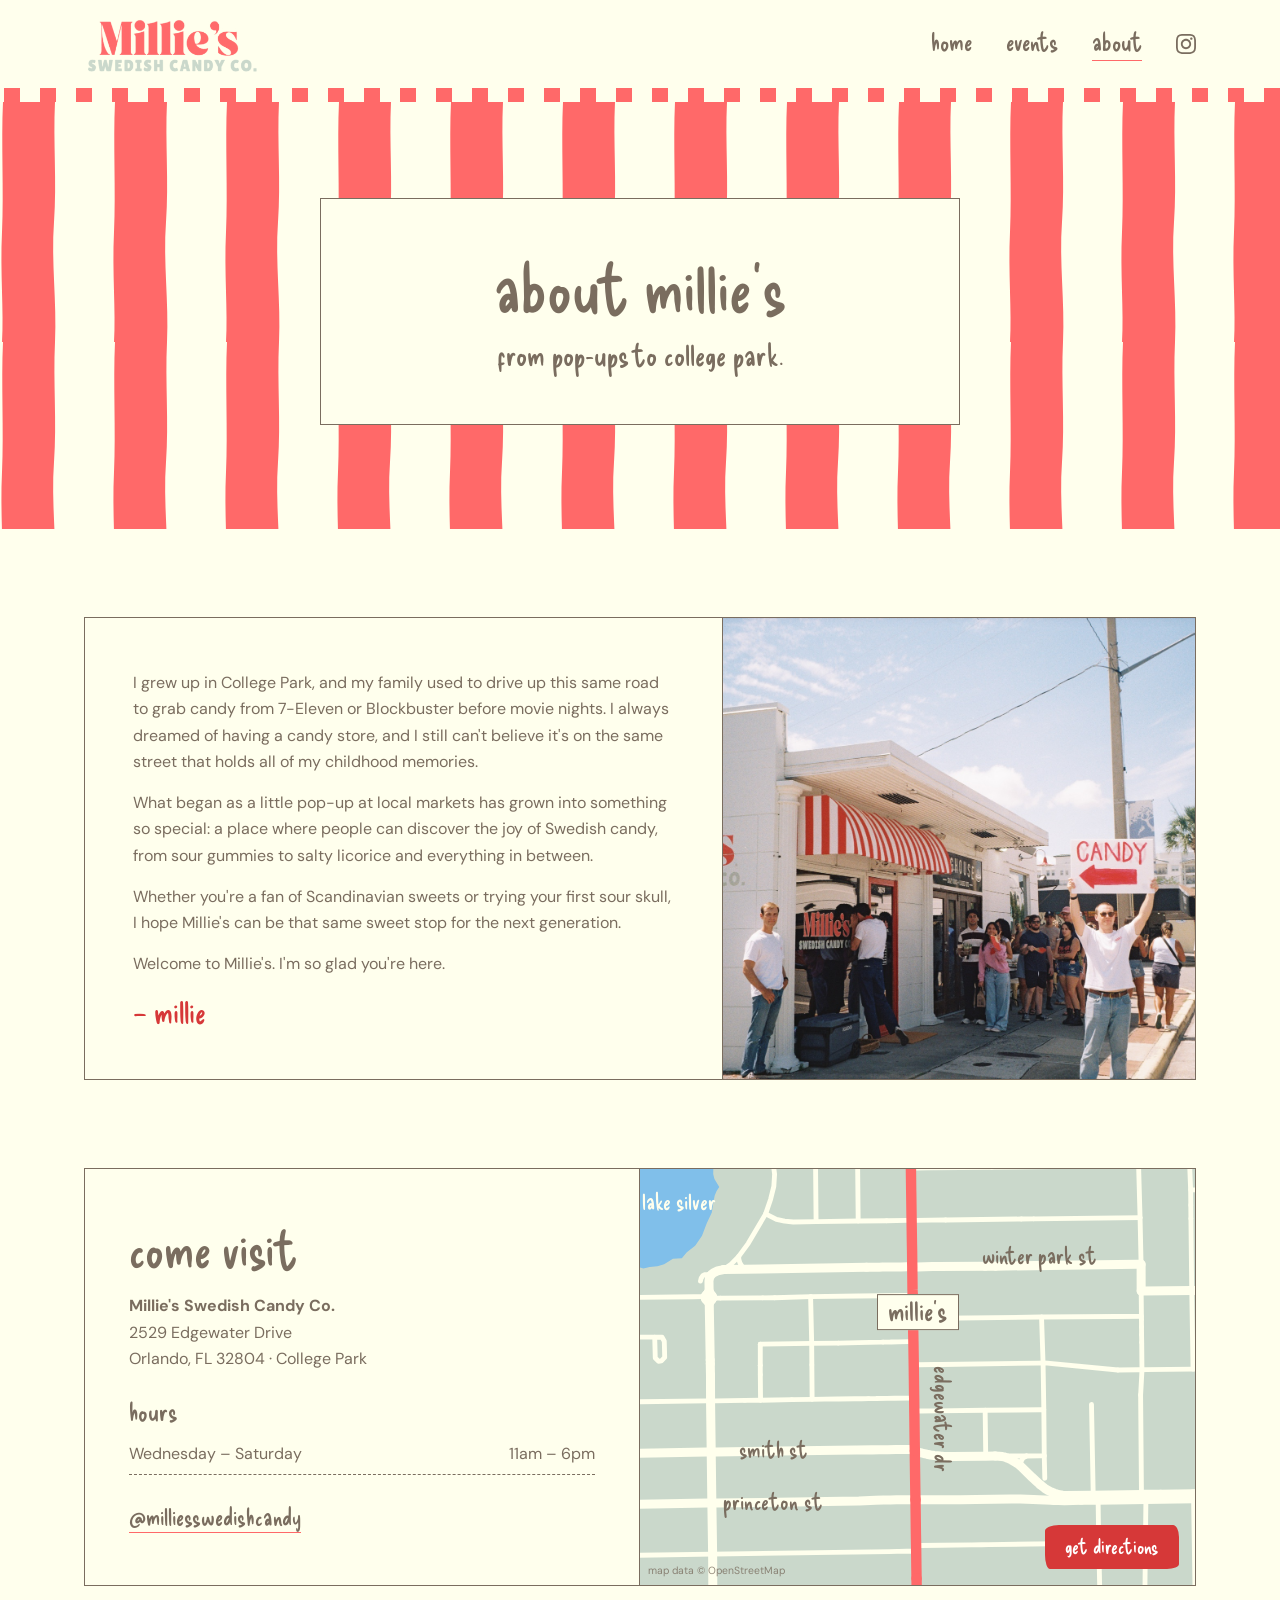
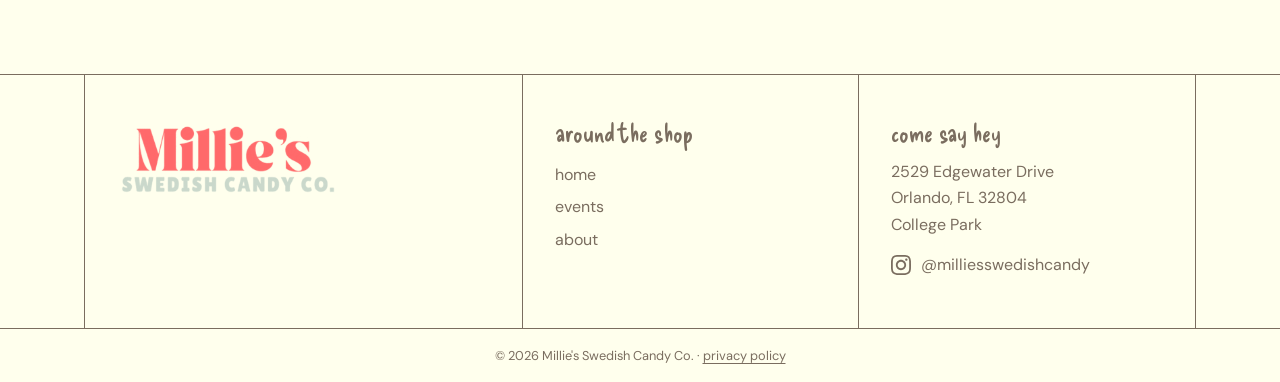
==== commit 3158d325: "Remove the pickup order page; events inquiry stays Co-Authored-By: Claude Fable 5.2 <noreply@anthrop" ====
--- a/about.html
+++ b/about.html
@@ -28,7 +28,6 @@
 
       <ul class="nav__links">
         <li><a href="index.html" class="nav__link">home</a></li>
-        <li><a href="pickup.html" class="nav__link">pickup orders</a></li>
         <li><a href="events.html" class="nav__link">events</a></li>
         <li><a href="about.html" class="nav__link active">about</a></li>
         <li><a href="https://www.instagram.com/milliesswedishcandy/" target="_blank" rel="noopener noreferrer" class="nav__instagram" aria-label="Follow us on Instagram"><svg viewBox="0 0 24 24" aria-hidden="true"><path d="M12 2.163c3.204 0 3.584.012 4.85.07 3.252.148 4.771 1.691 4.919 4.919.058 1.265.069 1.645.069 4.849 0 3.205-.012 3.584-.069 4.849-.149 3.225-1.664 4.771-4.919 4.919-1.266.058-1.644.07-4.85.07-3.204 0-3.584-.012-4.849-.07-3.26-.149-4.771-1.699-4.919-4.92-.058-1.265-.07-1.644-.07-4.849 0-3.204.013-3.583.07-4.849.149-3.227 1.664-4.771 4.919-4.919 1.266-.057 1.645-.069 4.849-.069zm0-2.163c-3.259 0-3.667.014-4.947.072-4.358.2-6.78 2.618-6.98 6.98-.059 1.281-.073 1.689-.073 4.948 0 3.259.014 3.668.072 4.948.2 4.358 2.618 6.78 6.98 6.98 1.281.058 1.689.072 4.948.072 3.259 0 3.668-.014 4.948-.072 4.354-.2 6.782-2.618 6.979-6.98.059-1.28.073-1.689.073-4.948 0-3.259-.014-3.667-.072-4.947-.196-4.354-2.617-6.78-6.979-6.98-1.281-.059-1.69-.073-4.949-.073zm0 5.838c-3.403 0-6.162 2.759-6.162 6.162s2.759 6.163 6.162 6.163 6.162-2.759 6.162-6.163c0-3.403-2.759-6.162-6.162-6.162zm0 10.162c-2.209 0-4-1.79-4-4 0-2.209 1.791-4 4-4s4 1.791 4 4c0 2.21-1.791 4-4 4zm6.406-11.845c-.796 0-1.441.645-1.441 1.44s.645 1.44 1.441 1.44c.795 0 1.439-.645 1.439-1.44s-.644-1.44-1.439-1.44z"/></svg></a></li>
@@ -40,7 +39,6 @@
 
       <div class="nav__mobile-menu">
         <a href="index.html" class="nav__mobile-link">home</a>
-        <a href="pickup.html" class="nav__mobile-link">pickup orders</a>
         <a href="events.html" class="nav__mobile-link">events</a>
         <a href="about.html" class="nav__mobile-link">about</a>
         <a href="https://www.instagram.com/milliesswedishcandy/" target="_blank" rel="noopener noreferrer" class="nav__mobile-link">instagram</a>
@@ -123,7 +121,6 @@
           <p class="footer__title">around the shop</p>
           <nav class="footer__nav" aria-label="Footer navigation">
           <a href="index.html">home</a>
-          <a href="pickup.html">pickup orders</a>
           <a href="events.html">events</a>
           <a href="about.html">about</a>
           </nav>
--- a/css/styles.css
+++ b/css/styles.css
@@ -1188,24 +1188,6 @@
   color: var(--ink);
 }
 
-/* ---------- Bag counter (js/bags.js) ---------- */
-.bags__note {
-  font-size: 0.9rem;
-  margin: 2px 0 14px;
-}
-
-.bags {
-  display: grid;
-  grid-template-columns: repeat(3, 1fr);
-  border-top: var(--line);
-  border-left: var(--line);
-}
-
-.bags.error {
-  outline: 2px dashed var(--red);
-  outline-offset: 4px;
-}
-
 /* Spam trap: hidden from people and screen readers, bots fill it in */
 .form__hp {
   position: absolute;
@@ -1225,88 +1207,3 @@
   content: '! ';
   font-weight: 600;
 }
-
-.bag-row {
-  display: flex;
-  flex-direction: column;
-  align-items: center;
-  justify-content: flex-end;
-  gap: 8px;
-  padding: 22px 12px 18px;
-  border-right: var(--line);
-  border-bottom: var(--line);
-  min-width: 0;
-}
-
-.bag-row.is-picked {
-  background: var(--mint);
-}
-
-.bag-row__icon--quarter { width: 46px; height: 46px; }
-.bag-row__icon--half { width: 58px; height: 58px; }
-.bag-row__icon--pound { width: 72px; height: 72px; }
-
-.bag-row__size {
-  font-family: var(--font-hand);
-  font-size: 1.6rem;
-  line-height: 1;
-}
-
-.stepper {
-  display: flex;
-  align-items: center;
-  gap: 6px;
-}
-
-.stepper__btn {
-  width: 34px;
-  height: 34px;
-  font-size: 1.3rem;
-  line-height: 1;
-  color: var(--ink);
-  background: var(--cream);
-  border: 1.5px solid var(--ink);
-  border-radius: 50%;
-}
-
-.stepper__btn:hover:not(:disabled) {
-  background: var(--red-deep);
-  border-color: var(--red-deep);
-  color: var(--white);
-}
-
-.stepper__btn:disabled {
-  opacity: 0.3;
-  cursor: default;
-}
-
-.stepper__count {
-  width: 44px;
-  text-align: center;
-  font-family: var(--font-hand);
-  font-size: 1.7rem;
-  line-height: 1;
-  color: var(--ink);
-  background: transparent;
-  border: none;
-  padding: 0;
-  font-variant-numeric: tabular-nums;
-}
-
-.stepper__count:focus {
-  outline: none;
-  border-bottom: 2px solid var(--red);
-}
-
-@media (max-width: 760px) {
-  .bags { grid-template-columns: 1fr; }
-  .bag-row {
-    flex-direction: row;
-    justify-content: space-between;
-    padding: 14px 14px;
-  }
-  .bag-row__size { flex: 1; }
-  .bag-row__icon--quarter,
-  .bag-row__icon--half,
-  .bag-row__icon--pound { width: 44px; height: 44px; }
-}
